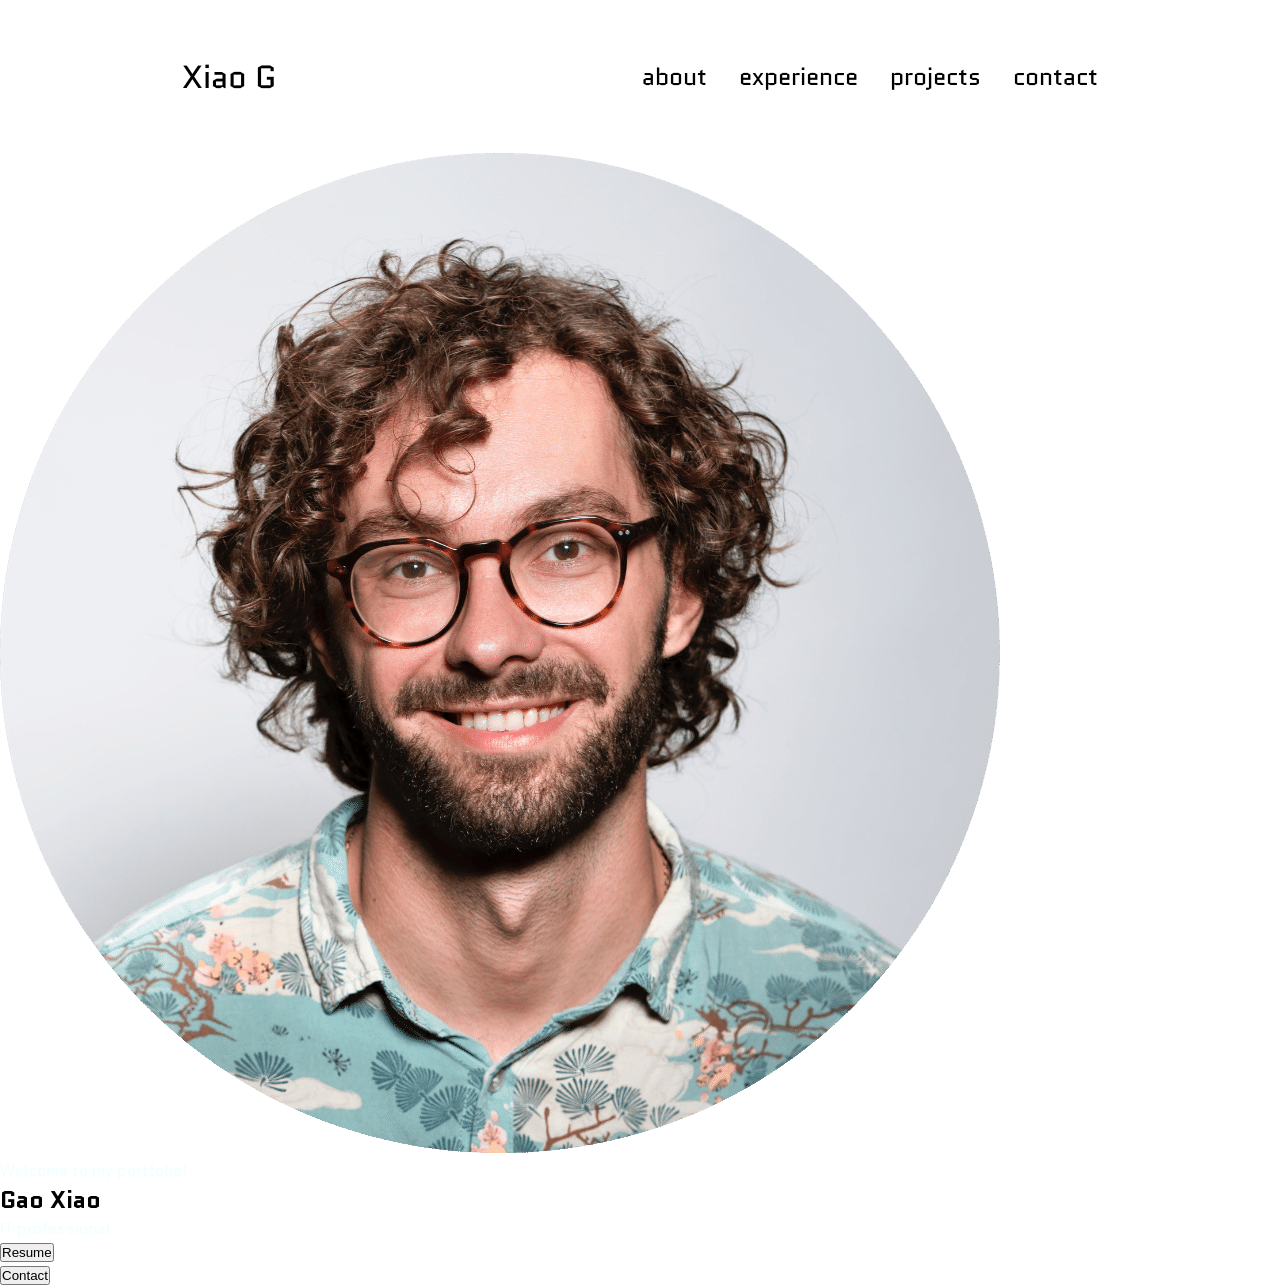
==== index.html @ 438b9486 "feat: intro section" ====
<!DOCTYPE html>
<html lang="en">
<head>
    <meta charset="UTF-8">
    <meta name="viewport" content="width=device-width, initial-scale=1.0">
    <title>My Portfolio</title>
    <link rel="stylesheet" href="style.css">
    <link rel="stylesheet" href="media_queries.css">
</head>
<body>
    <nav id="desktop-nav">
        <div class="logo">Xiao G</div>
        <div>
            <ul class="nav-links">
                <li><a href="#about">about</a></li>
                <li><a href="#experience">experience</a></li>
                <li><a href="#projects">projects</a></li>
                <li><a href="#contact">contact</a></li>
            </ul>
        </div>
    </nav>
    <nav id="hamburger-nav">
        <div class="logo">Xiao G</div>
        <div class="hamburger-icon" onclick="toggleMenu()">
            <span></span>
            <span></span>
            <span></span>
        </div>
        <div class="menu-links">
            <li><a href="#about" onclick="toggleMenu()">about</a></li>
            <li><a href="#experience" onclick="toggleMenu()">experience</a></li>
            <li><a href="#projects" onclick="toggleMenu()">projects</a></li>
            <li><a href="#contact" onclick="toggleMenu()">contact</a></li>
        </div>
    </nav>
    <section id="profile">
        <div class="section_pic-container">
            <img src="./assets/profile-pic.png" alt="Hero Picture">
        </div>
        <div class="section_text">
            <p class="section_text_p1">Welcome to my portfolio!</p>
            <h1 class="title">Gao Xiao</h1>
            <p class="section_text_p2">IT professional</p>
            <div class="btn-container"> 
                <button class="btn btn-color-2" onclick="window.open('./assets/resume-example.pdf')">Resume</button>
            </div>
            <div class="btn-container"> 
                <button class="btn btn-color-1" onclick="location.href='./#contact'">Contact</button>
            </div>
        </div>
    </section>
   <script src="script.js"></script> 
</body>
---- style.css ----
/* General styles for the portfolio site */

@import url('https://fonts.googleapis.com/css2?family=Quantico:ital,wght@0,400;0,700;1,400;1,700&display=swap');

* {
    margin: 0;
    padding: 0;
}
body{

    font-family: 'Quantico', sans-serif;
}
html {
    scroll-behavior: smooth
}

p{
    color:azure
}


/* Transition */
a, 
.btn{
    transition: all 0.3s ease-in-out;
}


/* Desktop Nav */
nav, 
.nav-links{
    display: flex;
}

nav{
    justify-content: space-around;
    align-items: center;
    height: 17vh;
}

.nav-links {
    gap: 2rem;
    list-style: none;
    font-size: 1.5rem;
}

a{
    color: #000;
    text-decoration: none; 
    text-decoration-color: aliceblue;
}
a:hover{
    color: #555;
    text-decoration: underline;
    text-decoration-color: rgb(100, 10, 10);
    text-underline-offset: 1rem;
}

.logo{
   font-size: 2rem; 
}
.logo:hover{
    cursor: default;
}

/* HAMBURGER MENU */

#hamburger-nav{
    display: none;
    position: relative;
}
.hamburger-menu{
    position: relative;
    display: inline-block;
}
.hamburger-icon{
    display:flex;
    flex-direction: column;
    justify-content: space-between;
    height: 24px;
    width: 30px;
    cursor: pointer;
}
.hamburger-icon span{
    width:100% ;
    height:2px;
    background-color: #000;
    transition: all 0.3s ease-in-out;
}
.menu-links{
    position: absolute;
    top: 100%;
    right: 0;
    background-color: #e1d2d2;
    width:fit-content;
    max-height: 0px;
    overflow: hidden;
    transition: all 0.3s ease-in-out;
}

.menu-links a {
    display: block;
    padding: 10px;
    text-align: center;
    font-size: 1.5rem;
    color: #000000;
    text-decoration: none;
    transition: all 0.3s ease-in-out;
}
.menu-links li {
    list-style: none;
}
.menu-links.open {
    max-height: 300px;
}
.hamburger-icon.open span:first-child {
    transform: rotate(45deg) translate(10px, 5px);
}
.hamburger-icon.open span:nth-child(2) {
    opacity: 0;
}
.hamburger-icon.open span:last-child {
    transform: rotate(-45deg) translate(10px, -5px);
}
.hamburger-icon span:first-child{
    transform: none;
}
.hamburger-icon span:nth-child(2){
    opacity: 1;
}
.hamburger-icon span:last-child{
    transform: none;
}
---- media_queries.css ----
@media screen and (max-width: 1200px){
    #desktop-nav{
        display: none;
    }
    #hamburger-nav{
        display: flex;
}
}
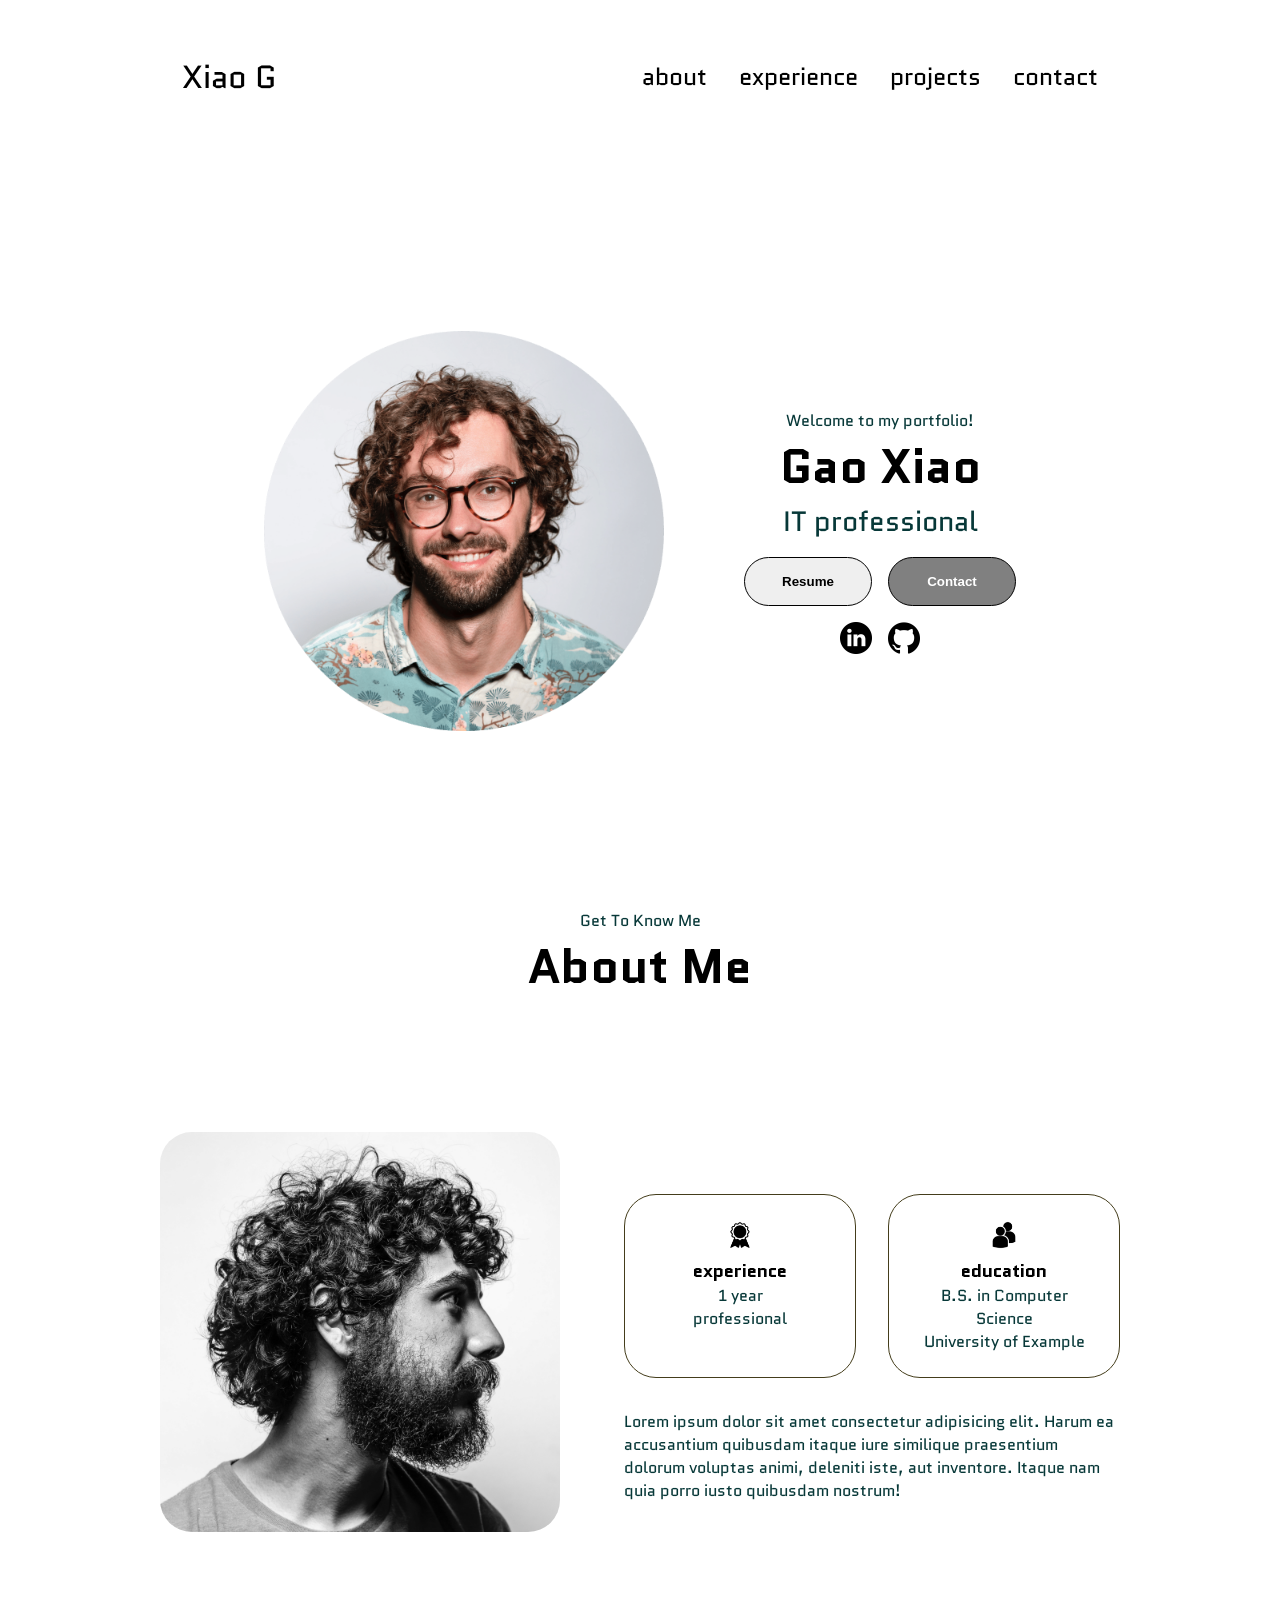
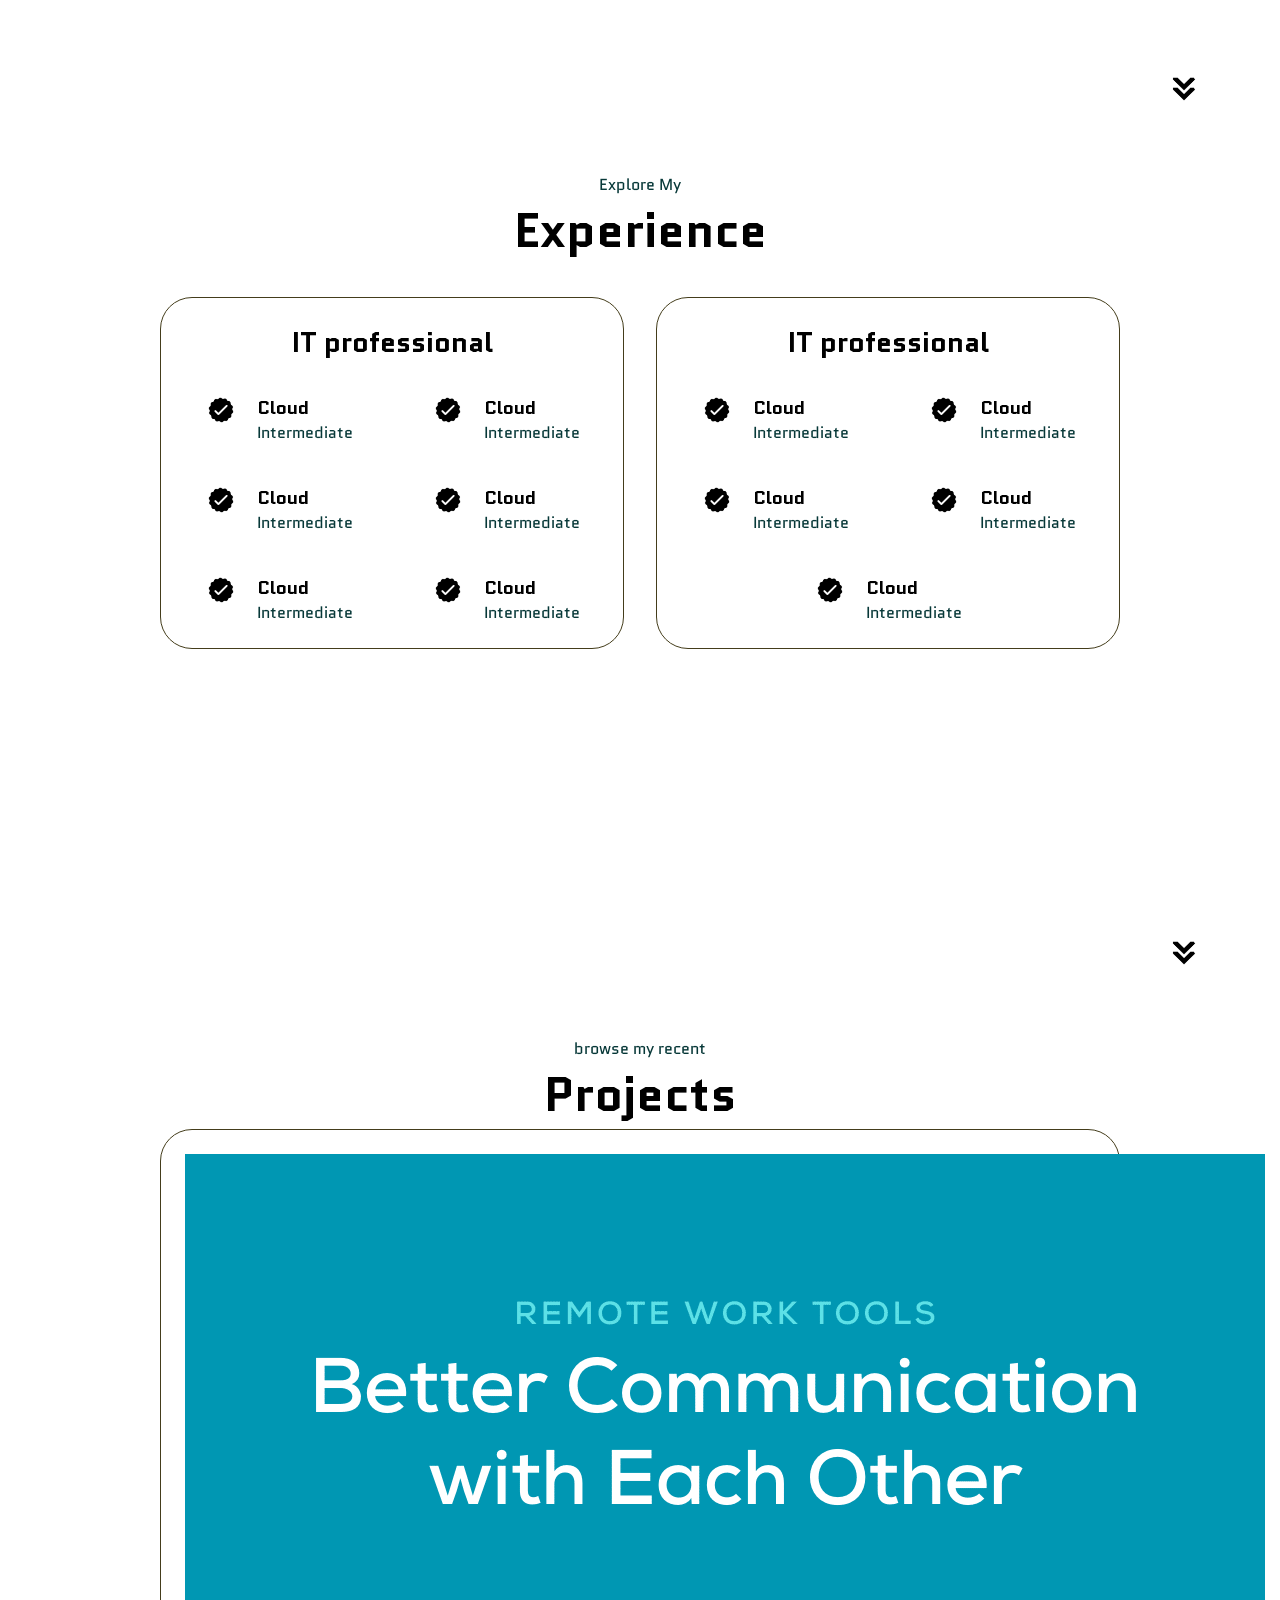
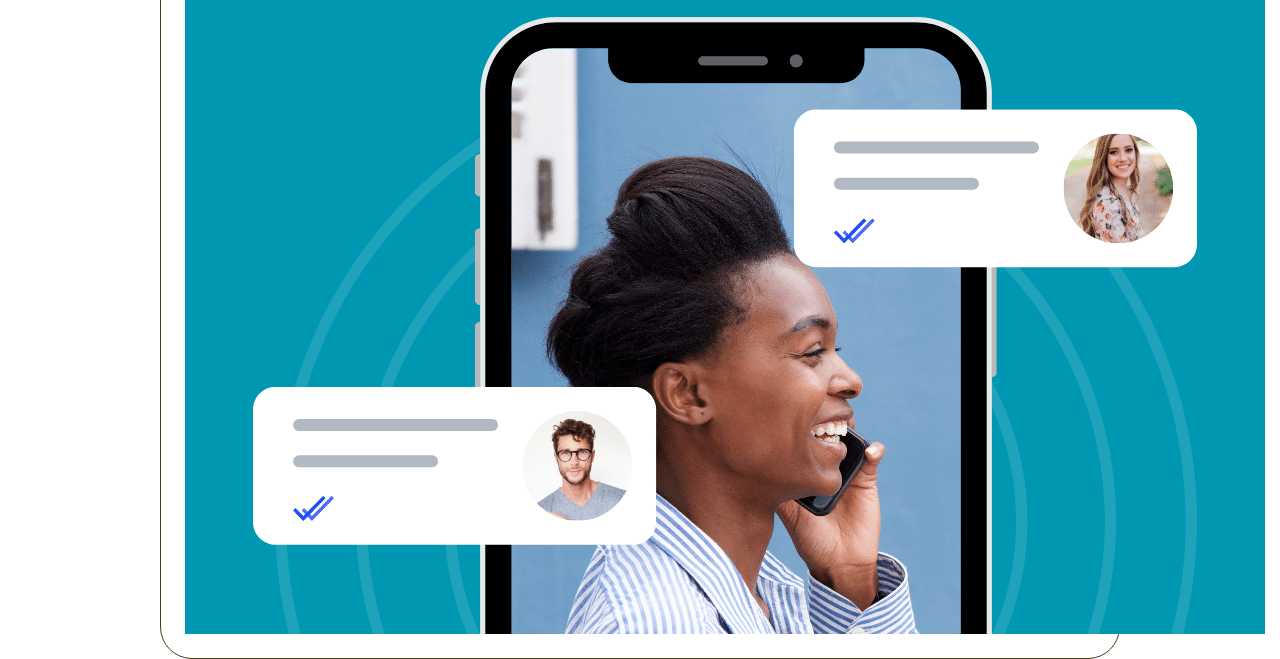
==== commit 53b94540: "feat:crc 1-3" ====
--- a/index.html
+++ b/index.html
@@ -1,53 +1,293 @@
 <!DOCTYPE html>
 <html lang="en">
-<head>
-    <meta charset="UTF-8">
-    <meta name="viewport" content="width=device-width, initial-scale=1.0">
+  <head>
+    <meta charset="UTF-8" />
+    <meta name="viewport" content="width=device-width, initial-scale=1.0" />
     <title>My Portfolio</title>
-    <link rel="stylesheet" href="style.css">
-    <link rel="stylesheet" href="media_queries.css">
-</head>
-<body>
+    <link rel="stylesheet" href="style.css" />
+    <link rel="stylesheet" href="media_queries.css" />
+  </head>
+  <body>
     <nav id="desktop-nav">
-        <div class="logo">Xiao G</div>
-        <div>
-            <ul class="nav-links">
-                <li><a href="#about">about</a></li>
-                <li><a href="#experience">experience</a></li>
-                <li><a href="#projects">projects</a></li>
-                <li><a href="#contact">contact</a></li>
-            </ul>
-        </div>
+      <div class="logo">Xiao G</div>
+      <div>
+        <ul class="nav-links">
+          <li><a href="#about">about</a></li>
+          <li><a href="#experience">experience</a></li>
+          <li><a href="#projects">projects</a></li>
+          <li><a href="#contact">contact</a></li>
+        </ul>
+      </div>
     </nav>
     <nav id="hamburger-nav">
-        <div class="logo">Xiao G</div>
-        <div class="hamburger-icon" onclick="toggleMenu()">
-            <span></span>
-            <span></span>
-            <span></span>
-        </div>
-        <div class="menu-links">
-            <li><a href="#about" onclick="toggleMenu()">about</a></li>
-            <li><a href="#experience" onclick="toggleMenu()">experience</a></li>
-            <li><a href="#projects" onclick="toggleMenu()">projects</a></li>
-            <li><a href="#contact" onclick="toggleMenu()">contact</a></li>
-        </div>
+      <div class="logo">Xiao G</div>
+      <div class="hamburger-icon" onclick="toggleMenu()">
+        <span></span>
+        <span></span>
+        <span></span>
+      </div>
+      <div class="menu-links">
+        <li><a href="#about" onclick="toggleMenu()">about</a></li>
+        <li><a href="#experience" onclick="toggleMenu()">experience</a></li>
+        <li><a href="#projects" onclick="toggleMenu()">projects</a></li>
+        <li><a href="#contact" onclick="toggleMenu()">contact</a></li>
+      </div>
     </nav>
     <section id="profile">
-        <div class="section_pic-container">
-            <img src="./assets/profile-pic.png" alt="Hero Picture">
-        </div>
-        <div class="section_text">
-            <p class="section_text_p1">Welcome to my portfolio!</p>
-            <h1 class="title">Gao Xiao</h1>
-            <p class="section_text_p2">IT professional</p>
-            <div class="btn-container"> 
-                <button class="btn btn-color-2" onclick="window.open('./assets/resume-example.pdf')">Resume</button>
+      <div class="section__pic-container">
+        <img src="./assets/profile-pic.png" alt="Hero Picture" />
+      </div>
+      <div class="section__text">
+        <p class="section__text__p1">Welcome to my portfolio!</p>
+        <h1 class="title">Gao Xiao</h1>
+        <p class="section__text__p2">IT professional</p>
+        <div class="btn-container">
+          <button
+            class="btn btn-color-2"
+            onclick="window.open('./assets/resume-example.pdf')"
+          >
+            Resume
+          </button>
+          <button class="btn btn-color-1" onclick="location.href='./#contact'">
+            Contact
+          </button>
+        </div>
+        <div id="socials-container">
+          <img
+            src="./assets/linkedin.png"
+            alt="My linkedin profile"
+            class="icon"
+            onclick="window.open('https://linkedin.com/')"
+          />
+          <img
+            src="./assets/github.png"
+            alt="My github profile"
+            class="icon"
+            onclick="window.open('https://github.com/')"
+          />
+        </div>
+      </div>
+    </section>
+    <section id="about">
+      <p class="section__text__p1">Get To Know Me</p>
+      <h1 class="title">About Me</h1>
+      <div class="section-container">
+        <div class="section__pic-container">
+          <img
+            src="./assets/about-pic.png"
+            alt="About Me Picture"
+            class="about-pic"
+          />
+        </div>
+        <div class="about-details-container">
+          <div class="about-containers">
+            <div class="details-container">
+              <img
+                src="./assets/experience.png"
+                alt="experience icon"
+                class="icon"
+              />
+              <h3>experience</h3>
+              <p>
+                1 year <br />
+                professional
+              </p>
             </div>
-            <div class="btn-container"> 
-                <button class="btn btn-color-1" onclick="location.href='./#contact'">Contact</button>
+            <div class="details-container">
+              <img
+                src="./assets/education.png"
+                alt="education icon"
+                class="icon"
+              />
+              <h3>education</h3>
+              <p>
+                B.S. in Computer Science <br />
+                University of Example
+              </p>
             </div>
-        </div>
-    </section>
-   <script src="script.js"></script> 
-</body>+          </div>
+          <div class="text-container">
+            <p>
+              Lorem ipsum dolor sit amet consectetur adipisicing elit. Harum ea
+              accusantium quibusdam itaque iure similique praesentium dolorum
+              voluptas animi, deleniti iste, aut inventore. Itaque nam quia
+              porro iusto quibusdam nostrum!
+            </p>
+          </div>
+        </div>
+      </div>
+      <img
+        src="./assets/arrow.png"
+        alt="Arrow icon"
+        class="icon arrow"
+        onclick="location.href='./#experience'"
+      />
+    </section>
+    <section id="experience">
+      <p class="section__text__p1">Explore My</p>
+      <h1 class="title">Experience</h1>
+      <div class="experience-details-container">
+      <div class="about-containers">
+        <div class="details-container">
+          <h2 class="experience-sub-title">IT professional</h2>
+          <div class="article-container">
+            <article>
+              <img
+                src="./assets/checkmark.png"
+                alt="experience icon"
+                class="icon"
+              />
+              <div>
+                <h3>Cloud</h3>
+                <p>Intermediate</p>
+              </div>
+            </article>
+            <article>
+              <img
+                src="./assets/checkmark.png"
+                alt="experience icon"
+                class="icon"
+              />
+              <div>
+                <h3>Cloud</h3>
+                <p>Intermediate</p>
+              </div>
+            </article>
+            <article>
+              <img
+                src="./assets/checkmark.png"
+                alt="experience icon"
+                class="icon"
+              />
+              <div>
+                <h3>Cloud</h3>
+                <p>Intermediate</p>
+              </div>
+            </article>
+            <article>
+              <img
+                src="./assets/checkmark.png"
+                alt="experience icon"
+                class="icon"
+              />
+              <div>
+                <h3>Cloud</h3>
+                <p>Intermediate</p>
+              </div>
+            </article>
+            </article>
+            <article>
+              <img
+                src="./assets/checkmark.png"
+                alt="experience icon"
+                class="icon"
+              />
+              <div>
+                <h3>Cloud</h3>
+                <p>Intermediate</p>
+              </div>
+            </article>
+            </article>
+            <article>
+              <img
+                src="./assets/checkmark.png"
+                alt="experience icon"
+                class="icon"
+              />
+              <div>
+                <h3>Cloud</h3>
+                <p>Intermediate</p>
+              </div>
+            </article>
+
+          </div>
+        </div>
+        <div class="details-container">
+          <h2 class="experience-sub-title">IT professional</h2>
+          <div class="article-container">
+            <article>
+              <img
+                src="./assets/checkmark.png"
+                alt="experience icon"
+                class="icon"
+              />
+              <div>
+                <h3>Cloud</h3>
+                <p>Intermediate</p>
+              </div>
+            </article>
+            <article>
+              <img
+                src="./assets/checkmark.png"
+                alt="experience icon"
+                class="icon"
+              />
+              <div>
+                <h3>Cloud</h3>
+                <p>Intermediate</p>
+              </div>
+            </article>
+            <article>
+              <img
+                src="./assets/checkmark.png"
+                alt="experience icon"
+                class="icon"
+              />
+              <div>
+                <h3>Cloud</h3>
+                <p>Intermediate</p>
+              </div>
+            </article>
+            </article>
+            <article>
+              <img
+                src="./assets/checkmark.png"
+                alt="experience icon"
+                class="icon"
+              />
+              <div>
+                <h3>Cloud</h3>
+                <p>Intermediate</p>
+              </div>
+            </article>
+            </article>
+            <article>
+              <img
+                src="./assets/checkmark.png"
+                alt="experience icon"
+                class="icon"
+              />
+              <div>
+                <h3>Cloud</h3>
+                <p>Intermediate</p>
+              </div>
+            </article>
+
+          </div>
+        </div>
+        </div>
+      </div>
+      <img
+        src="./assets/arrow.png"
+        alt="Arrow icon"
+        class="icon arrow"
+        onclick="location.href='./#projects'"
+      />
+    </section>
+    <section id="projects">
+        <p class="section__text__p1">browse my recent</p>
+        <h1 class="title">Projects</h1>
+        <div class="experience-details-container">
+            <div class="details-container color-container">
+                <div class="article-container">
+                    <img 
+                    src="./assets/project-1.png" alt="Project 1"
+                    class="project-img"
+                    />
+                </div>
+            </div>
+        </div>
+    </section>
+    <script src="script.js"></script>
+  </body>
+</html>
--- a/style.css
+++ b/style.css
@@ -1,133 +1,304 @@
 /* General styles for the portfolio site */
 
-@import url('https://fonts.googleapis.com/css2?family=Quantico:ital,wght@0,400;0,700;1,400;1,700&display=swap');
+@import url("https://fonts.googleapis.com/css2?family=Quantico:ital,wght@0,400;0,700;1,400;1,700&display=swap");
 
 * {
-    margin: 0;
-    padding: 0;
-}
-body{
-
-    font-family: 'Quantico', sans-serif;
+  margin: 0;
+  padding: 0;
+}
+body {
+  font-family: "Quantico", sans-serif;
 }
 html {
-    scroll-behavior: smooth
-}
-
-p{
-    color:azure
-}
-
+  scroll-behavior: smooth;
+}
+
+p {
+  color: rgb(7, 56, 56);
+}
 
 /* Transition */
-a, 
-.btn{
-    transition: all 0.3s ease-in-out;
-}
-
+a,
+.btn {
+  transition: all 0.3s ease-in-out;
+}
 
 /* Desktop Nav */
-nav, 
-.nav-links{
-    display: flex;
-}
-
-nav{
-    justify-content: space-around;
-    align-items: center;
-    height: 17vh;
-}
-
+nav,
 .nav-links {
-    gap: 2rem;
-    list-style: none;
-    font-size: 1.5rem;
-}
-
-a{
-    color: #000;
-    text-decoration: none; 
-    text-decoration-color: aliceblue;
-}
-a:hover{
-    color: #555;
-    text-decoration: underline;
-    text-decoration-color: rgb(100, 10, 10);
-    text-underline-offset: 1rem;
-}
-
-.logo{
-   font-size: 2rem; 
-}
-.logo:hover{
-    cursor: default;
+  display: flex;
+}
+
+nav {
+  justify-content: space-around;
+  align-items: center;
+  height: 17vh;
+}
+
+.nav-links {
+  gap: 2rem;
+  list-style: none;
+  font-size: 1.5rem;
+}
+
+a {
+  color: #000;
+  text-decoration: none;
+  text-decoration-color: aliceblue;
+}
+a:hover {
+  color: #555;
+  text-decoration: underline;
+  text-decoration-color: rgb(100, 10, 10);
+  text-underline-offset: 1rem;
+}
+
+.logo {
+  font-size: 2rem;
+}
+.logo:hover {
+  cursor: default;
 }
 
 /* HAMBURGER MENU */
 
-#hamburger-nav{
-    display: none;
-    position: relative;
-}
-.hamburger-menu{
-    position: relative;
-    display: inline-block;
-}
-.hamburger-icon{
-    display:flex;
-    flex-direction: column;
-    justify-content: space-between;
-    height: 24px;
-    width: 30px;
-    cursor: pointer;
-}
-.hamburger-icon span{
-    width:100% ;
-    height:2px;
-    background-color: #000;
-    transition: all 0.3s ease-in-out;
-}
-.menu-links{
-    position: absolute;
-    top: 100%;
-    right: 0;
-    background-color: #e1d2d2;
-    width:fit-content;
-    max-height: 0px;
-    overflow: hidden;
-    transition: all 0.3s ease-in-out;
+#hamburger-nav {
+  display: none;
+  position: relative;
+}
+.hamburger-menu {
+  position: relative;
+  display: inline-block;
+}
+.hamburger-icon {
+  display: flex;
+  flex-direction: column;
+  justify-content: space-between;
+  height: 24px;
+  width: 30px;
+  cursor: pointer;
+}
+.hamburger-icon span {
+  width: 100%;
+  height: 2px;
+  background-color: #000;
+  transition: all 0.3s ease-in-out;
+}
+.menu-links {
+  position: absolute;
+  top: 100%;
+  right: 0;
+  background-color: #e1d2d2;
+  width: fit-content;
+  max-height: 0px;
+  overflow: hidden;
+  transition: all 0.3s ease-in-out;
 }
 
 .menu-links a {
-    display: block;
-    padding: 10px;
-    text-align: center;
-    font-size: 1.5rem;
-    color: #000000;
-    text-decoration: none;
-    transition: all 0.3s ease-in-out;
+  display: block;
+  padding: 10px;
+  text-align: center;
+  font-size: 1.5rem;
+  color: #000000;
+  text-decoration: none;
+  transition: all 0.3s ease-in-out;
 }
 .menu-links li {
-    list-style: none;
+  list-style: none;
 }
 .menu-links.open {
-    max-height: 300px;
+  max-height: 300px;
 }
 .hamburger-icon.open span:first-child {
-    transform: rotate(45deg) translate(10px, 5px);
+  transform: rotate(45deg) translate(10px, 5px);
 }
 .hamburger-icon.open span:nth-child(2) {
-    opacity: 0;
+  opacity: 0;
 }
 .hamburger-icon.open span:last-child {
-    transform: rotate(-45deg) translate(10px, -5px);
-}
-.hamburger-icon span:first-child{
-    transform: none;
-}
-.hamburger-icon span:nth-child(2){
-    opacity: 1;
-}
-.hamburger-icon span:last-child{
-    transform: none;
-}+  transform: rotate(-45deg) translate(10px, -5px);
+}
+.hamburger-icon span:first-child {
+  transform: none;
+}
+.hamburger-icon span:nth-child(2) {
+  opacity: 1;
+}
+.hamburger-icon span:last-child {
+  transform: none;
+}
+
+/* SECTIONS */
+
+section {
+  padding-top: 4vh;
+  height: 96vh;
+  margin: 0 10rem;
+  box-sizing: border-box;
+  min-height: fit-content;
+}
+.section-container {
+  display: flex;
+}
+
+/* PROFILE SECTION */
+#profile {
+  display: flex;
+  justify-content: center;
+  gap: 5rem;
+  height: 80vh;
+}
+.section__pic-container {
+  display: flex;
+  height: 400px;
+  width: 400px;
+  margin: auto 0;
+}
+.section__text {
+  align-self: center;
+  text-align: center;
+}
+.secton__text p {
+  font-weight: 600;
+}
+.section__text__p1 {
+  text-align: center;
+}
+.section__text__p2 {
+  font-size: 1.75rem;
+  margin-bottom: 1rem;
+}
+
+.title {
+  font-size: 3rem;
+  text-align: center;
+}
+#socials-container {
+  display: flex;
+  justify-content: center;
+  gap: 1rem;
+  margin-top: 1rem;
+}
+
+/* ICONs */
+.icon {
+  cursor: pointer;
+  height: 2rem;
+}
+
+/* BUTTONS */
+.btn-container {
+  display: flex;
+  justify-content: center;
+  margin-top: 1rem;
+}
+.btn {
+  font-weight: 600;
+  transition: all 0.3s ease-in-out;
+  padding: 1rem;
+  width: 8rem;
+  border-radius: 2rem;
+}
+.btn-color-1,
+.btn-color-2 {
+  border: rgb(0, 0, 0) 0.1rem solid;
+}
+.btn-color-1:hover,
+.btn-color-2:hover {
+  cursor: pointer;
+}
+.btn-color-1,
+.btn-color-2:hover {
+  background-color: gray;
+  color: white;
+}
+.btn-color-1:hover {
+  background-color: black;
+}
+.btn-color-2 {
+  background-color: none;
+}
+.btn-color-2:hover {
+  border: white 0.1rem solid;
+}
+.btn-container {
+  gap: 1rem;
+}
+
+/* about section */
+#about {
+  position: relative;
+}
+.about-containers {
+  gap: 2rem;
+  margin-top: 2rem;
+  margin-bottom: 2rem;
+}
+.about-details-container {
+  justify-content: center;
+  flex-direction: column;
+}
+.about-containers,
+.about-details-container {
+  display: flex;
+}
+.about-pic {
+  border-radius: 2rem;
+}
+.arrow {
+  position: absolute;
+  right: -5rem;
+  bottom: 2rem;
+}
+.details-container {
+  padding: 1.5rem;
+  flex: 1;
+  background: white;
+  border-radius: 2rem;
+  border: gray 0.1rem solid;
+  border-color: rgb(68, 61, 27);
+  text-align: center;
+}
+.section-container {
+  gap: 4rem;
+  height: 80%;
+}
+.section__pic-container {
+  height: 400px;
+  width: 400px;
+  margin: auto 0;
+}
+
+/* experience section */
+#experience {
+  position: relative;
+}
+.experience-sub-title {
+  //   text-align: center;
+  font-weight: 600;
+  font-size: 1.75rem;
+  margin-bottom: 2rem;
+}
+.experience-details-container {
+  display: flex;
+  justify-content: center;
+  flex-direction: column;
+}
+.article-container {
+  display: flex;
+  text-align: initial;
+  flex-wrap: wrap;
+  gap: 2.5rem;
+  flex-direction: row;
+  justify-content: space-around;
+}
+article {
+  display: flex;
+  width: 10rem;
+  justify-content: space-around;
+  gap: 0.5rem;
+}
+article .icon {
+  cursor: default;
+}
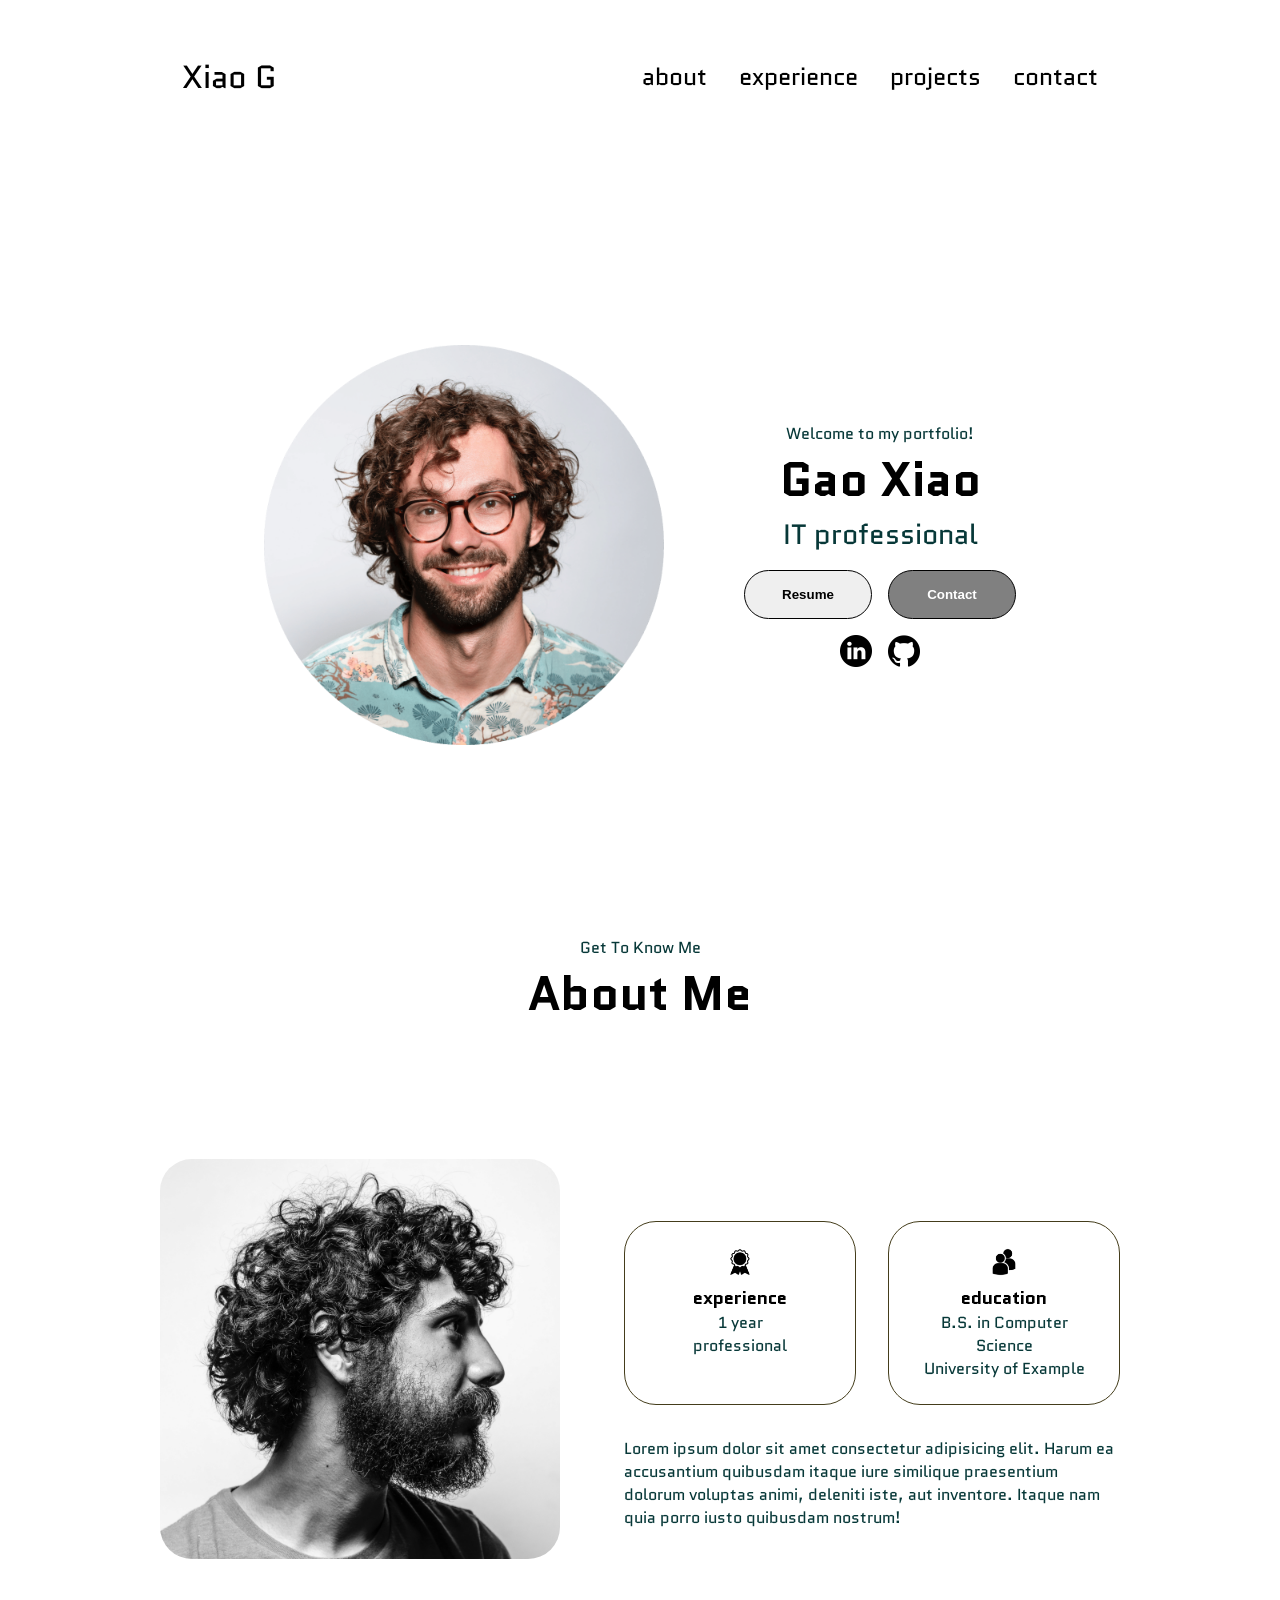
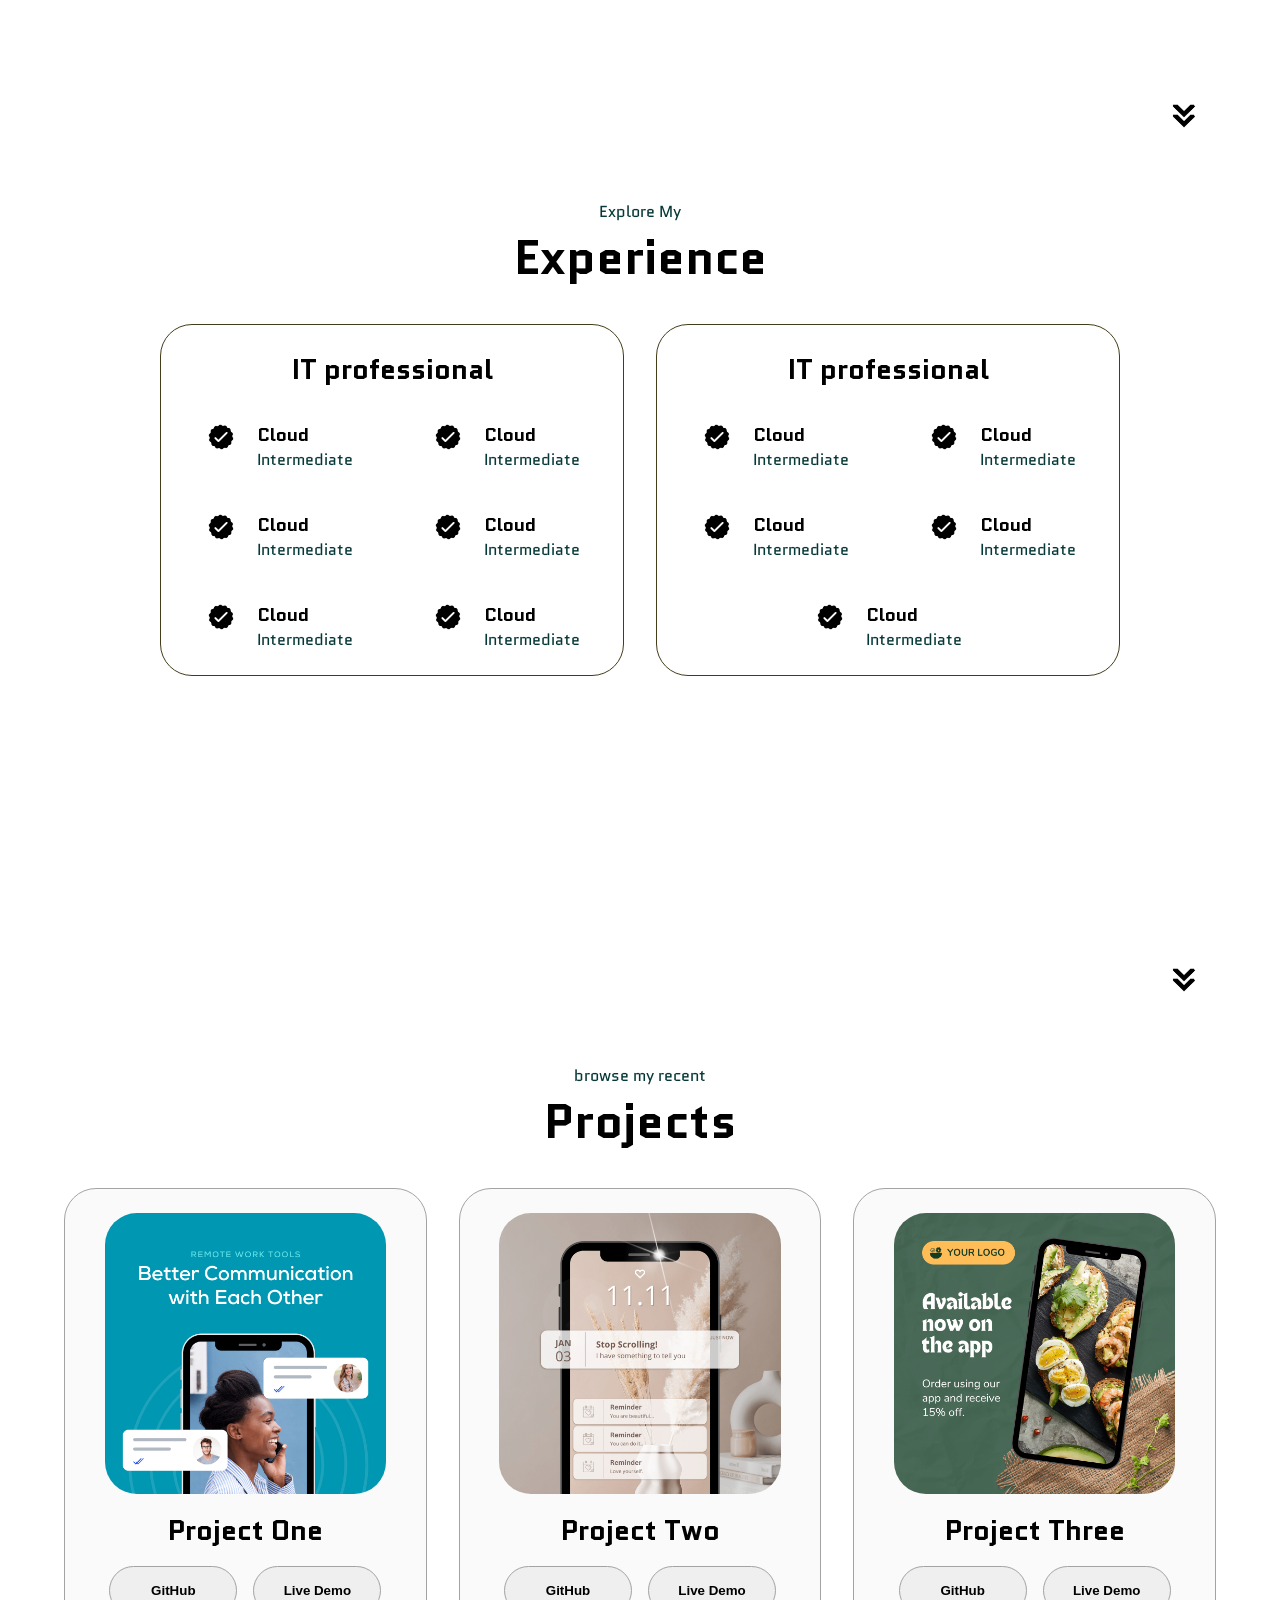
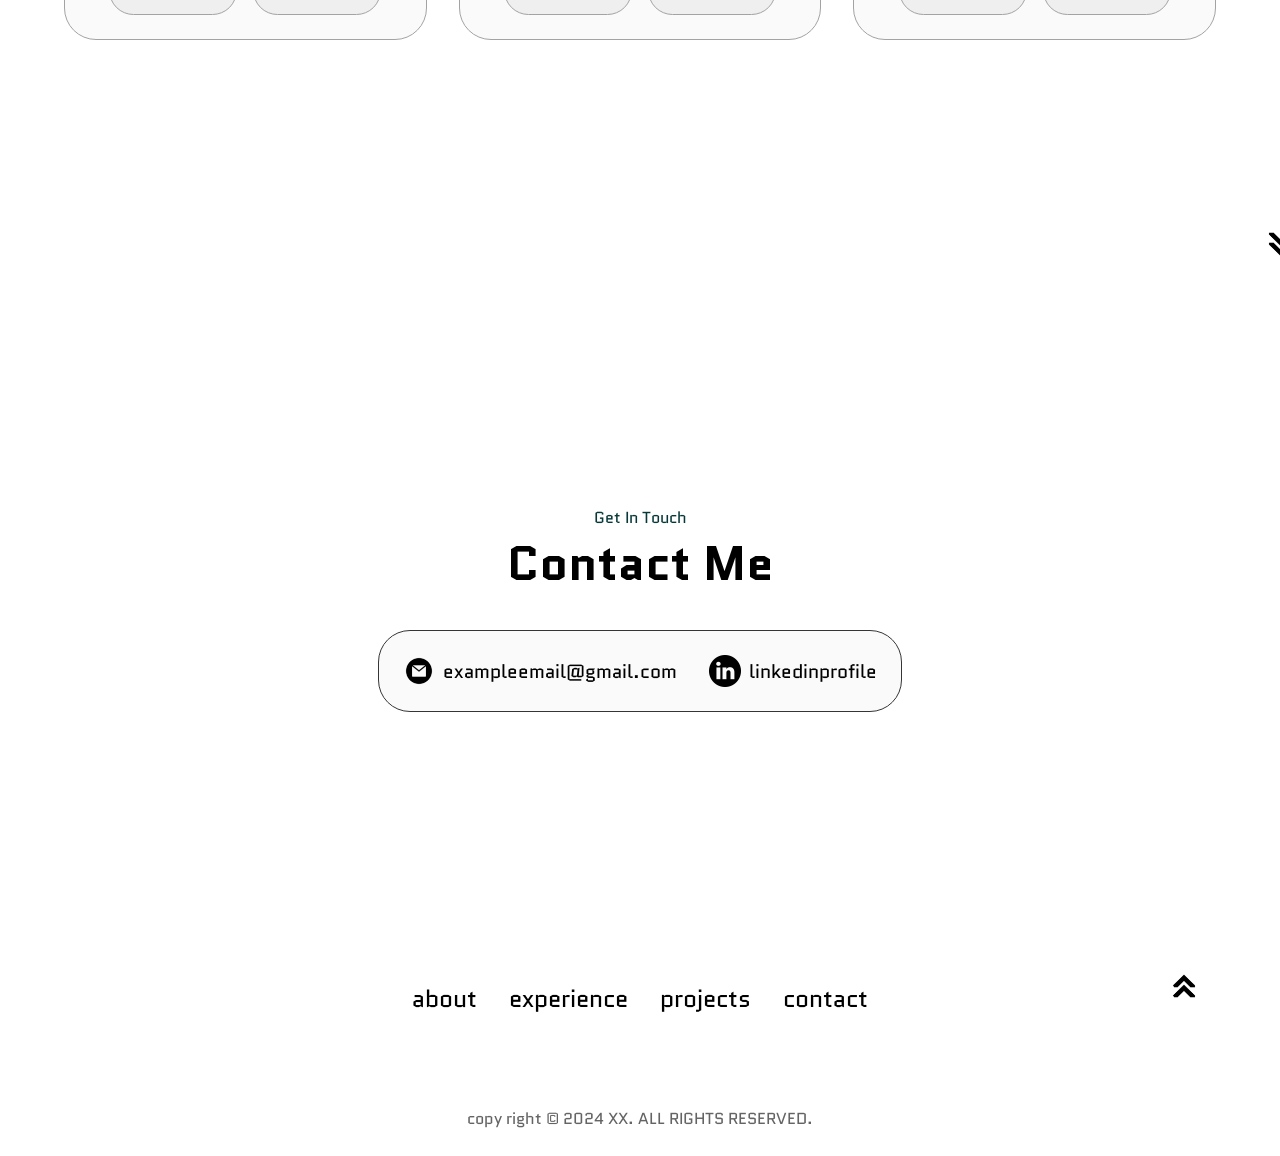
==== commit 941ac7b8: "First iteration:draft completed" ====
--- a/index.html
+++ b/index.html
@@ -72,7 +72,7 @@
       <p class="section__text__p1">Get To Know Me</p>
       <h1 class="title">About Me</h1>
       <div class="section-container">
-        <div class="section__pic-container">
+        <div class="section__pic-container section__pic-container-about">
           <img
             src="./assets/about-pic.png"
             alt="About Me Picture"
@@ -278,16 +278,117 @@
         <p class="section__text__p1">browse my recent</p>
         <h1 class="title">Projects</h1>
         <div class="experience-details-container">
+        <div class="about-containers">
+            <!-- project 1 -->
             <div class="details-container color-container">
                 <div class="article-container">
                     <img 
-                    src="./assets/project-1.png" alt="Project 1"
+                    src="./assets/project-1.png" 
+                    alt="Project 1"
                     class="project-img"
                     />
                 </div>
-            </div>
-        </div>
-    </section>
+                <h2 class="experience-sub-title project-title">Project One</h2>
+                <div class="btn-container">
+                    <button class="btn btn-color-2 project-btn" onclick="window.open('https://github.com/')">
+                        GitHub
+                    </button>
+                    <button class="btn btn-color-2 project-btn" onclick="window.open('https://github.com/')">
+                        Live Demo
+                    </button>
+                </div>
+            </div>
+            <!-- project 2 -->
+            <div class="details-container color-container">
+                <div class="article-container">
+                    <img 
+                    src="./assets/project-2.png" 
+                    alt="Project 2"
+                    class="project-img"
+                    />
+                </div>
+                <h2 class="experience-sub-title project-title">Project Two</h2>
+                <div class="btn-container">
+                    <button class="btn btn-color-2 project-btn" onclick="window.open('https://github.com/')">
+                        GitHub
+                    </button>
+                    <button class="btn btn-color-2 project-btn" onclick="window.open('https://github.com/')">
+                        Live Demo
+                    </button>
+                </div>
+            </div>
+            <!-- project 3 -->
+            <div class="details-container color-container">
+                <div class="article-container">
+                    <img 
+                    src="./assets/project-3.png" 
+                    alt="Project 3"
+                    class="project-img"
+                    />
+                </div>
+                <h2 class="experience-sub-title project-title">Project Three</h2>
+                <div class="btn-container">
+                    <button class="btn btn-color-2 project-btn" onclick="window.open('https://github.com/')">
+                        GitHub
+                    </button>
+                    <button class="btn btn-color-2 project-btn" onclick="window.open('https://github.com/')">
+                        Live Demo
+                    </button>
+                </div>
+            </div>
+        </div>
+        </div>
+        <img
+            src="./assets/arrow.png"
+            alt="Arrow icon"
+            class="icon arrow"
+            onclick="location.href='./#contact'"
+        />
+    </section>
+    <section id="contact">
+        <p class="section__text__p1">Get In Touch</p>
+        <h1 class="title">Contact Me</h1>
+        <div class="contact-info-upper-container">
+            <div class="contact-info-container">
+                <img 
+                    src="./assets/email.png" 
+                    alt="email icon" 
+                    class="icon contact-icon"
+                />
+                <p><a href="mailto:exampleemail@gmail.com">exampleemail@gmail.com </a></p>
+            </div>
+       
+            <div class="contact-info-container">
+                <img 
+                    src="./assets/linkedin.png" 
+                    alt="linkedin icon" 
+                    class="icon contact-icon"
+                />
+
+                <p><a href="https://www.linkedin.com/">linkedinprofile </a></p>
+            </div>
+            </div>
+            <img
+            src="./assets/arrow.png"
+            alt="Arrow icon"
+            class="icon arrow icon-rotate"
+            onclick="location.href='#'"
+        />
+    </section>
+    
+    <footer>
+        <nav>
+            <div class="nav-links-container">
+            <ul class="nav-links">
+              <li><a href="#about">about</a></li>
+              <li><a href="#experience">experience</a></li>
+              <li><a href="#projects">projects</a></li>
+              <li><a href="#contact">contact</a></li>
+            </ul>
+            </div>
+        </nav>
+        <p>copy right &copy; 2024 XX. ALL RIGHTS RESERVED.</p>
+    </footer>
     <script src="script.js"></script>
   </body>
 </html>
--- a/style.css
+++ b/style.css
@@ -302,3 +302,72 @@
 article .icon {
   cursor: default;
 }
+/* projects section */
+#projects {
+  position: relative;
+  margin: 0 5%;
+}
+.color-container {
+  border-color: rgb(163, 163, 163);
+  background: rgb(250, 250, 250);
+}
+.project-img {
+  border-radius: 2rem;
+  width: 90%;
+  height: 90%;
+}
+.project-title {
+  margin: 1rem;
+  color: black;
+}
+.project-btn {
+  color: black;
+  border-color: rgb(163, 163, 163);
+}
+
+/* contact section */
+#contact {
+  position: relative;
+  display: flex;
+  justify-content: center;
+  flex-direction: column;
+  height: 70vh;
+}
+.contact-info-upper-container {
+  display: flex;
+  justify-content: center;
+  border-radius: 2rem;
+  border: rgb(53, 53, 53) 0.1rem solid;
+  background: rgb(250, 250, 250);
+  margin: 2rem auto;
+  padding: 0.5rem;
+}
+.contact-info-container {
+  display: flex;
+  align-items: center;
+  justify-content: center;
+  gap: 0.5rem;
+  margin: 1rem;
+}
+.contact-info-container p {
+  font-size: larger;
+}
+.contact-icon {
+  cursor: default;
+}
+.icon-rotate {
+  transform: rotate(180deg);
+  right: -5rem;
+  bottom: -5rem;
+}
+
+/* Footer */
+footer {
+  height: 26vh;
+  margin: 0 1rem;
+}
+footer p {
+  text-align: center;
+  margin-top: 2rem;
+  color: rgb(100, 100, 100);
+}
--- a/media_queries.css
+++ b/media_queries.css
@@ -1,8 +1,99 @@
-@media screen and (max-width: 1200px){
-    #desktop-nav{
-        display: none;
-    }
-    #hamburger-nav{
-        display: flex;
+@media screen and (max-width: 1400px) {
+  #profile {
+    height: 83vh;
+  }
+  #about-containers {
+    flex-wrap: wrap;
+  }
 }
-}+
+@media screen and (max-width: 1200px) {
+  #desktop-nav {
+    display: none;
+  }
+  #hamburger-nav {
+    display: flex;
+  }
+  #experience,
+  .experience-details-container {
+    margin-top: 2rem;
+  }
+  #profile,
+  .setion-container {
+    display: block;
+  }
+  .arrow {
+    display: none;
+  }
+  section,
+  .setion-container {
+    height: fit-content;
+  }
+  section {
+    margin: 0 5%;
+  }
+  .section__pic-container {
+    height: 275px;
+    width: 275px;
+    margin: 0 auto 2rem;
+  }
+  about-containers {
+    margin-top: 0;
+  }
+}
+@media screen and (max-width: 600px) {
+  //   html {
+  //     font-size: 13px;
+  //   }
+  #contact,
+  footer {
+    height: 40vh;
+  }
+  #profile {
+    height: 83vh;
+    margin-bottom: 0;
+  }
+  article {
+    font-size: 1rem;
+  }
+  footer nav {
+    height: fit-content;
+    margin-bottom: 2rem;
+  }
+  .about-containers,
+  .contact-info-upper-container,
+  .btn-container {
+    flex-wrap: wrap;
+  }
+  .contact-info-container {
+    margin: 0;
+  }
+  .contact-info-container,
+  .nav-links li a {
+    font-size: 1rem;
+  }
+  .experience-sub-title {
+    font-size: 1.25rem;
+  }
+  .logo {
+    font-size: 1.5rem;
+  }
+  .nav-links {
+    gap: 1rem;
+  }
+  .section__pic-container {
+    justify-content: center;
+  }
+  .section__pic-container-about {
+    display: none;
+  }
+  .about-containers {
+    flex-direction: column;
+  }
+  .text-container p {
+    text-align: justify;
+  }
+  .article-container {
+    gap: 0;
+  }
+}
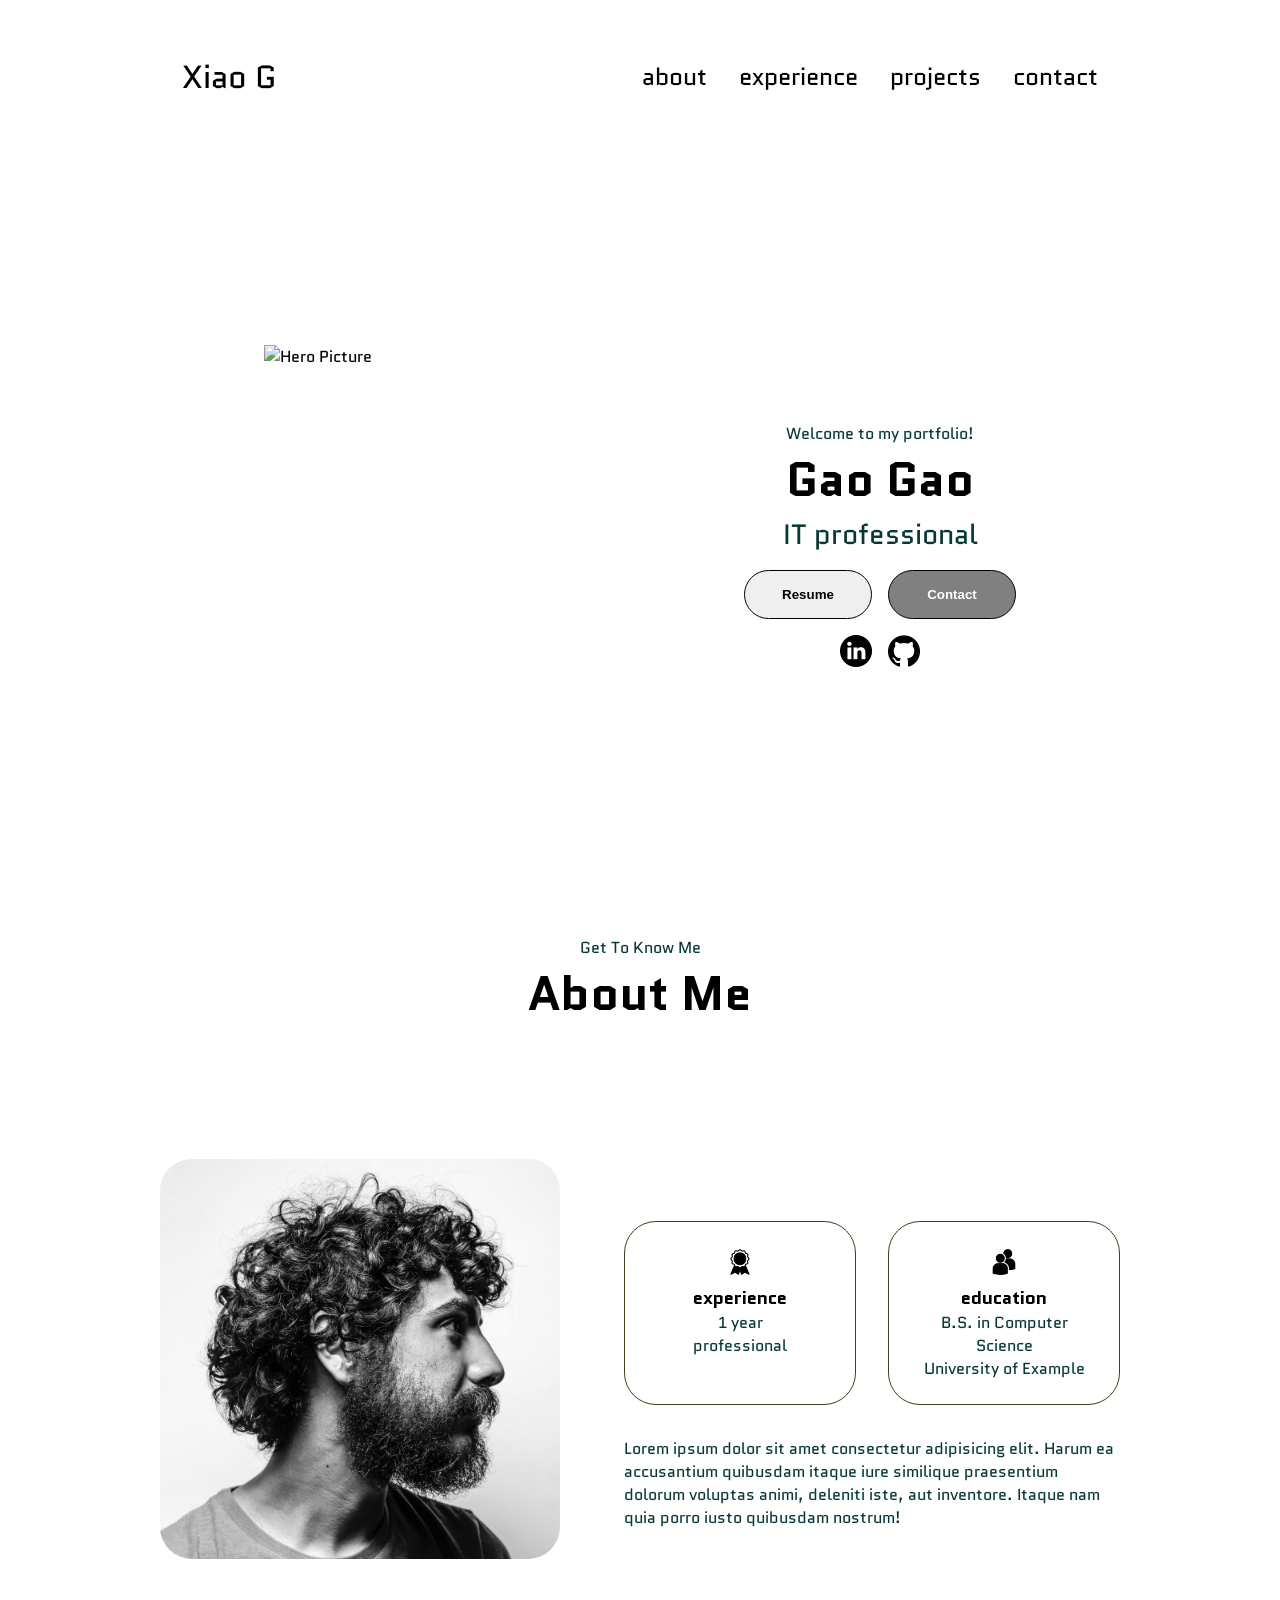
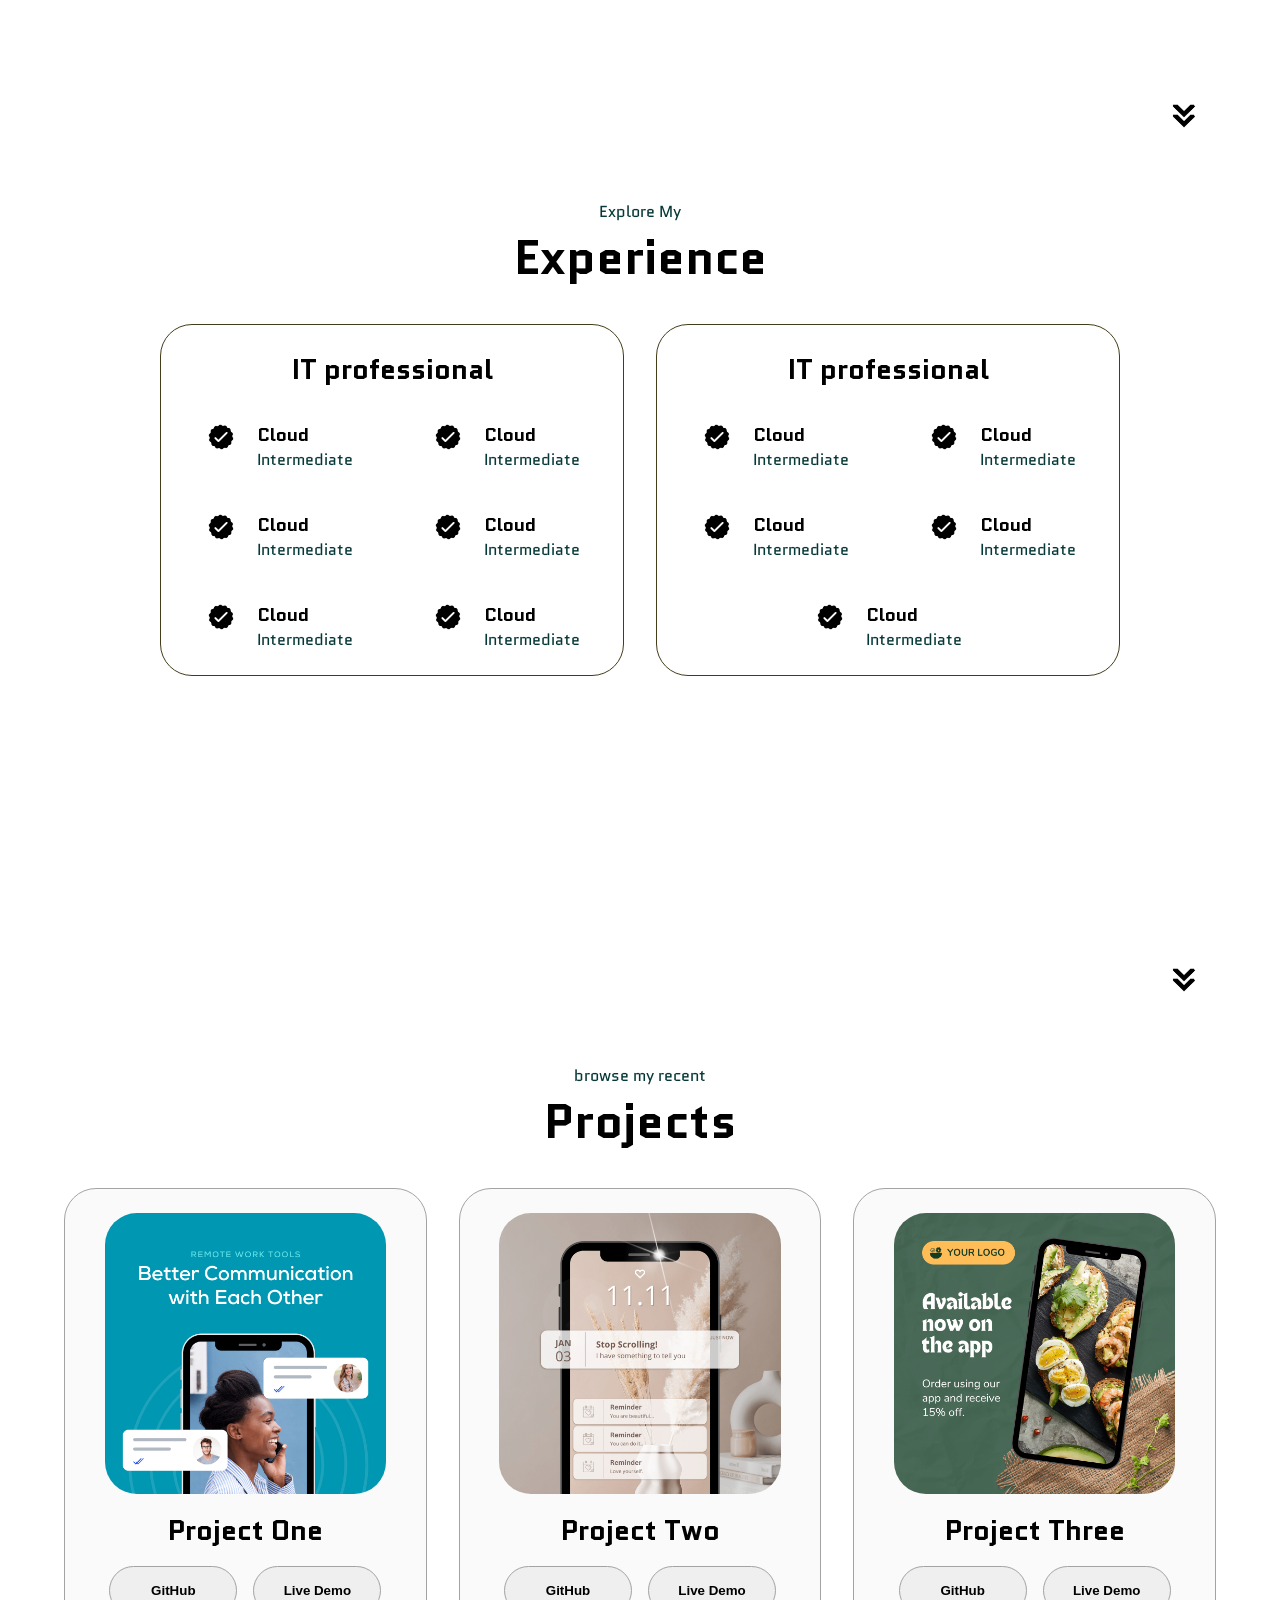
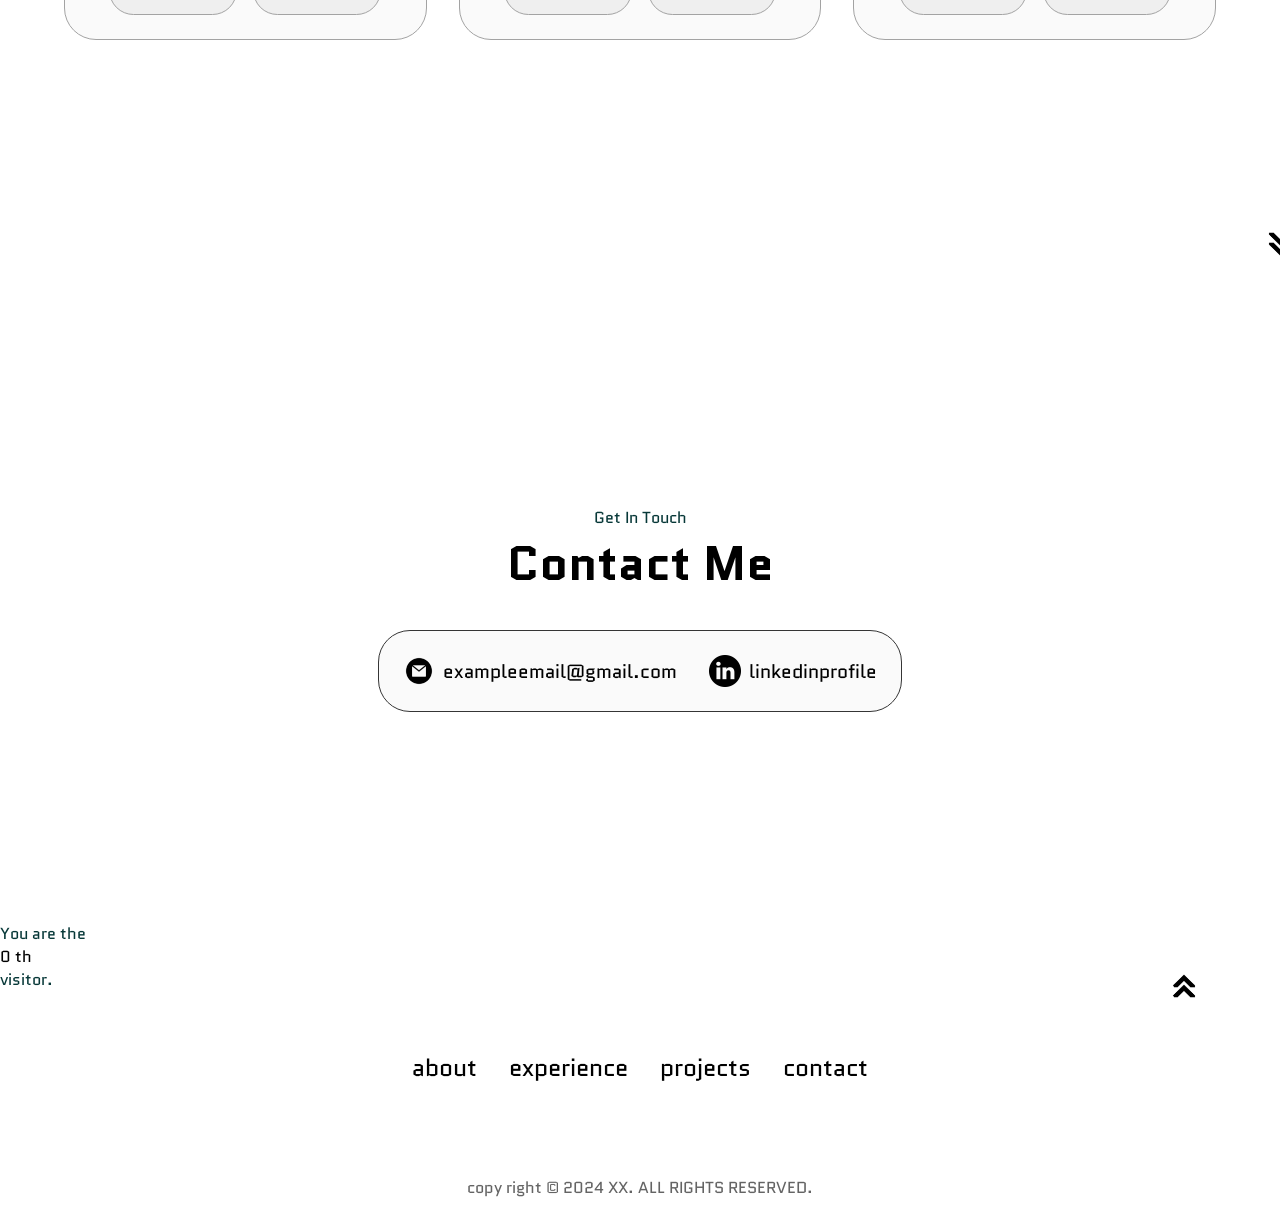
==== commit 52024149: "terraform test" ====
--- a/index.html
+++ b/index.html
@@ -35,11 +35,11 @@
     </nav>
     <section id="profile">
       <div class="section__pic-container">
-        <img src="./assets/profile-pic.png" alt="Hero Picture" />
+        <img src="./assets/Screenshot 2026-01-16 at 12.45.27 PM.png" alt="Hero Picture" />
       </div>
       <div class="section__text">
         <p class="section__text__p1">Welcome to my portfolio!</p>
-        <h1 class="title">Gao Xiao</h1>
+        <h1 class="title">Gao Gao</h1>
         <p class="section__text__p2">IT professional</p>
         <div class="btn-container">
           <button
@@ -375,7 +375,12 @@
             onclick="location.href='#'"
         />
     </section>
-    
+    <div id="visitor-counter">
+      <p>You are the</p>
+      <span id="visitor-counter-number">0<span> th</span></span>
+      <p>visitor.</p>
+      
+    </div>
     <footer>
         <nav>
             <div class="nav-links-container">
